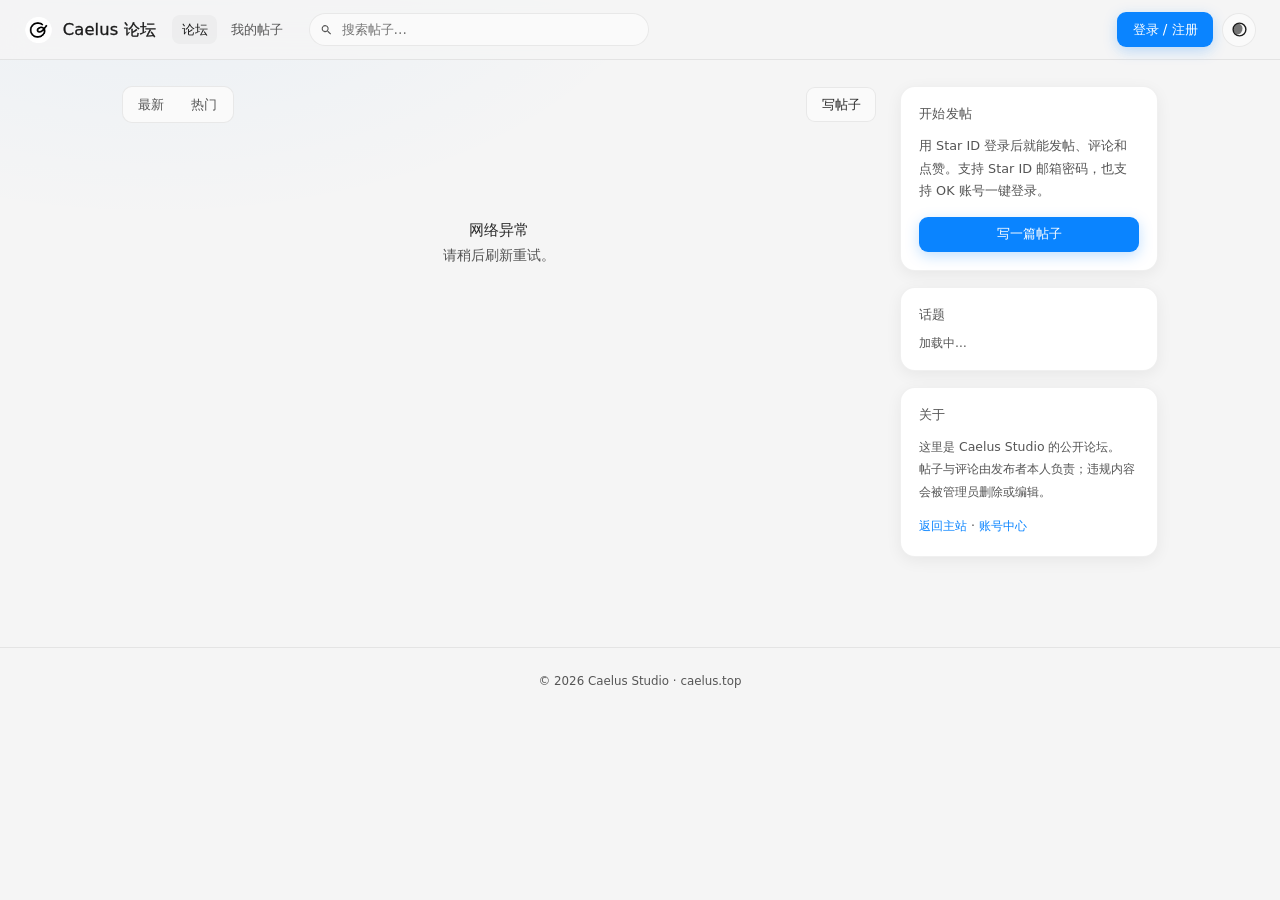
==== index.html @ 3c16816c "蓝 V 挪到昵称右侧（卡片/顶栏/作者盒/评论四处插入点同步）" ====
<!DOCTYPE html>
<html lang="zh-CN">
<head>
<meta charset="UTF-8">
<meta name="viewport" content="width=device-width, initial-scale=1">
<title>Caelus 论坛</title>
<meta name="description" content="Caelus 论坛 —— 用 Star ID 登录即可发帖、评论和点赞，聊聊设计、作品与灵感。">
<link rel="icon" href="/assets/favicon.png" type="image/png">
<link rel="canonical" href="https://forum.caelus.top/">
<link rel="stylesheet" href="https://www.caelus.top/fonts/opposans40/result.css">
<link rel="stylesheet" href="/assets/forum.css?v=20261004g">
<script>(function(){try{var t=localStorage.getItem('theme')||(window.matchMedia('(prefers-color-scheme: dark)').matches?'dark':'light');document.documentElement.setAttribute('data-theme',t);}catch(e){}})();</script>
</head>
<body>
<div class="wrap">
  <div class="main">
    <div class="toolbar">
      <div class="seg" id="seg">
        <button data-sort="new">最新</button>
        <button data-sort="hot">热门</button>
      </div>
      <span class="grow"></span>
      <span class="count-note" id="countNote"></span>
      <a class="btn btn-ghost" href="/new.html">写帖子</a>
    </div>
    <div class="cat-chips" id="cats"></div>
    <div class="chips" id="chips"></div>
    <div class="post-list" id="list">
      <div class="skel"></div><div class="skel"></div><div class="skel"></div>
    </div>
    <div id="pager" style="margin-top:20px"></div>
  </div>

  <aside class="side">
    <div class="card" id="ctaCard">
      <div class="card-title">开始发帖</div>
      <p style="font-size:.8rem;line-height:1.75;color:var(--text-muted);margin:0 0 14px">
        用 Star ID 登录后就能发帖、评论和点赞。支持 Star ID 邮箱密码，也支持 OK 账号一键登录。
      </p>
      <a class="btn btn-primary" href="/new.html" style="width:100%">写一篇帖子</a>
    </div>
    <div class="card">
      <div class="card-title">话题<span id="tagCount" style="font-size:.72rem"></span></div>
      <div class="tag-list" id="sideTags"><span class="helper">加载中…</span></div>
    </div>
    <div class="card">
      <div class="card-title">关于</div>
      <p style="font-size:.78rem;line-height:1.8;color:var(--text-muted);margin:0">
        这里是 Caelus Studio 的公开论坛。<br>
        帖子与评论由发布者本人负责；违规内容会被管理员删除或编辑。
      </p>
      <p style="font-size:.78rem;line-height:1.8;color:var(--text-muted);margin:12px 0 0">
        <a href="https://www.caelus.top/" style="color:var(--accent)">返回主站</a> ·
        <a href="https://www.caelus.top/account/" style="color:var(--accent)">账号中心</a>
      </p>
    </div>
  </aside>
</div>

<footer class="foot">
  © 2026 Caelus Studio · <a href="https://www.caelus.top/">caelus.top</a>
</footer>

<script src="/assets/forum.js?v=20261004g"></script>
<script>
(function () {
  var sp = new URLSearchParams(location.search);
  var view = {
    sort: sp.get('sort') === 'hot' ? 'hot' : 'new',
    cat: sp.get('cat') || '',
    tag: sp.get('tag') || '',
    q: sp.get('q') || '',
    page: Math.max(1, parseInt(sp.get('page') || '1', 10) || 1)
  };
  var listEl = Forum.q('#list');
  var meta = { total: 0, size: 20 };

  function url(o) {
    var p = new URLSearchParams();
    if (o.sort === 'hot') p.set('sort', 'hot');
    if (o.cat) p.set('cat', o.cat);
    if (o.tag) p.set('tag', o.tag);
    if (o.q) p.set('q', o.q);
    if (o.page > 1) p.set('page', o.page);
    var s = p.toString();
    return '/' + (s ? '?' + s : '');
  }

  function renderSeg() {
    [].forEach.call(document.querySelectorAll('#seg button'), function (b) {
      b.className = b.getAttribute('data-sort') === view.sort ? 'on' : '';
      b.onclick = function () { view.page = 1; go(); };
    });
  }

  function renderCats(cats) {
    var box = Forum.q('#cats');
    if (!box) return;
    var total = (cats || []).reduce(function (n, c) { return n + c.count; }, 0);
    var html = '<span class="row-label">分类</span><button class="cat-chip' + (view.cat ? '' : ' on') + '" data-cat="">全部 <em>' + total + '</em></button>';
    (cats || []).forEach(function (c) {
      html += '<button class="cat-chip' + (view.cat === c.name ? ' on' : '') + '" data-cat="' + Forum.esc(c.name) + '">' +
        Forum.esc(c.name) + ' <em>' + c.count + '</em></button>';
    });
    box.innerHTML = html;
    [].forEach.call(box.querySelectorAll('.cat-chip'), function (b) {
      b.onclick = function () {
        var v = b.getAttribute('data-cat');
        view.cat = view.cat === v ? '' : v;
        view.page = 1; go();
      };
    });
  }

  function renderChips(tags) {
    var html = '<span class="row-label">话题</span><button class="chip' + (view.tag ? '' : ' on') + '" data-tag="">全部</button>';
    tags.slice(0, 14).forEach(function (t) {
      html += '<button class="chip' + (view.tag === t.name ? ' on' : '') + '" data-tag="' + Forum.esc(t.name) + '">#' + Forum.esc(t.name) + ' <em style="font-style:normal;opacity:.55">' + t.count + '</em></button>';
    });
    var box = Forum.q('#chips');
    box.innerHTML = html;
    [].forEach.call(box.querySelectorAll('.chip'), function (c) {
      c.onclick = function () { view.tag = c.getAttribute('data-tag'); view.page = 1; go(); };
    });
    var side = Forum.q('#sideTags');
    if (!tags.length) { side.innerHTML = '<span class="helper">还没有话题</span>'; }
    else {
      side.innerHTML = tags.slice(0, 18).map(function (t) {
        return '<span class="tag" data-tag="' + Forum.esc(t.name) + '">#' + Forum.esc(t.name) + '<em>' + t.count + '</em></span>';
      }).join('');
      [].forEach.call(side.querySelectorAll('.tag'), function (el) {
        el.onclick = function () { view.tag = el.getAttribute('data-tag'); view.page = 1; go(); };
      });
    }
    var tc = Forum.q('#tagCount');
    if (tc) tc.textContent = tags.length ? tags.length + ' 个' : '';
  }

  function card(p) {
    var kw = view.q;
    var m = p.matchIn || [];
    var from = [];
    if (kw) {
      if (m.indexOf('comment') >= 0) from.push('评论');
      if (m.indexOf('tag') >= 0) from.push('标签');
    }
    var onlyFrom = from.length && m.indexOf('title') < 0 && m.indexOf('body') < 0;
    return '<a class="post-card" href="/post.html?id=' + encodeURIComponent(p.id) + '">' +
      '<div class="pc-head">' +
        '<div class="who">' + Forum.avatarHtml(p) + '<b>' + Forum.hl(p.author, kw) + '</b>' + Forum.vBadge(p) +
          (p.starId ? '<span class="sid">' + Forum.hl(p.starId, kw) + '</span>' : '') + '</div>' +
        '<span class="pc-time">' + Forum.timeAgo(p.createdAt) + '</span>' +
      '</div>' +
      '<h3 class="pc-title">' + (p.category ? '<span class="cat-badge">' + Forum.esc(p.category) + '</span>' : '') +
        Forum.hl(p.title, kw) + '</h3>' +
      (p.excerpt ? '<p class="pc-excerpt">' + Forum.hl(p.excerpt, kw) + '</p>' : '') +
      (onlyFrom ? '<div class="match-note">命中' + from.join(' / ') +
        (p.matchText ? '：' + Forum.hl(p.matchText, kw) : '') + '</div>' : '') +
      '<div class="pc-foot">' +
        '<div class="tags">' + Forum.tagsHtml(p.tags) + '</div>' +
        '<div class="pc-stats">' +
          '<i class="' + (p.liked ? 'liked' : '') + '"><svg viewBox="0 0 24 24"><path d="M12 21s-7.5-4.6-9.3-8.5C1.2 9.2 3 5.9 6.3 5.3c2-.4 4 .5 5.7 2.6 1.7-2.1 3.7-3 5.7-2.6 3.3.6 5.1 3.9 3.6 7.2C19.5 16.4 12 21 12 21z"/></svg>' + p.likes + '</i>' +
          '<i>' + p.comments + ' 条评论</i>' +
          '<i>' + (p.views || 0) + ' 次阅读</i>' +
        '</div>' +
      '</div>' +
    '</a>';
  }

  function render(d) {
    meta.total = d.total; meta.size = d.size;
    renderSeg();
    renderCats(d.cats || []);
    renderChips(d.tags || []);
    var note = Forum.q('#countNote');
    var bits = [];
    if (view.q) bits.push('搜索「' + view.q + '」');
    if (view.cat) bits.push('分类：' + view.cat);
    if (view.tag) bits.push('#' + view.tag);
    bits.push('共 ' + d.total + ' 篇');
    note.textContent = bits.join(' · ');

    if (!d.posts.length) {
      listEl.innerHTML = '<div class="empty"><b>这里还没有帖子</b>' +
        (view.q || view.tag ? '换个关键词或话题看看，也可以直接发一篇。' : '来做第一个发帖的人吧。') + '</div>';
    } else {
      listEl.innerHTML = d.posts.map(card).join('');
    }

    var pages = Math.max(1, Math.ceil(d.total / d.size));
    var pager = Forum.q('#pager');
    if (pages <= 1) { pager.innerHTML = ''; return; }
    pager.innerHTML =
      '<div style="display:flex;align-items:center;gap:12px;justify-content:center">' +
        (view.page > 1 ? '<a class="btn btn-ghost" href="' + url({ sort: view.sort, cat: view.cat, tag: view.tag, q: view.q, page: view.page - 1 }) + '">上一页</a>' : '') +
        '<span class="count-note">第 ' + view.page + ' / ' + pages + ' 页</span>' +
        (view.page < pages ? '<a class="btn btn-ghost" href="' + url({ sort: view.sort, cat: view.cat, tag: view.tag, q: view.q, page: view.page + 1 }) + '">下一页</a>' : '') +
      '</div>';
  }

  function go() {
    history.replaceState(null, '', url(view));
    listEl.innerHTML = '<div class="skel"></div><div class="skel"></div><div class="skel"></div>';
    var p = new URLSearchParams();
    p.set('sort', view.sort);
    if (view.cat) p.set('cat', view.cat);
    if (view.tag) p.set('tag', view.tag);
    if (view.q) p.set('q', view.q);
    p.set('page', String(view.page));
    if (Forum.token()) p.set('token', Forum.token());
    Forum.api('/api/forum/list?' + p.toString()).then(function (d) {
      if (!d || !d.ok) { listEl.innerHTML = '<div class="empty"><b>加载失败</b>请刷新页面重试。</div>'; return; }
      render(d);
    }).catch(function () {
      listEl.innerHTML = '<div class="empty"><b>网络异常</b>请稍后刷新重试。</div>';
    });
  }

  Forum.init({
    active: view.sort === 'hot' && !view.tag && !view.q ? 'hot' : 'index',
    onReady: function () {
      document.title = (view.tag ? '#' + view.tag + ' · ' : '') + 'Caelus 论坛';
      go();
    },
    onLogin: function () { go(); }
  });
})();
</script>
</body>
</html>
---- assets/forum.css ----
/* Caelus 论坛 —— 主题变量沿用主站 theme.css，保证全站观感一致 */
:root {
  --bg-primary: #0b0b0b;
  --bg-secondary: #0b0b0b;
  --bg-card: #111;
  --bg-elevated: #171717;
  --text-primary: #f0f0f0;
  --text-secondary: #d0d0d0;
  --text-muted: #888;
  --border-color: rgba(255,255,255,0.06);
  --border-card: rgba(255,255,255,0.06);
  --shadow-card: 0 4px 16px rgba(0,0,0,0.3);
  --shadow-pop: 0 18px 50px rgba(0,0,0,0.55);
  --tag-bg: #0a1e33;
  --tag-color: #7db8e8;
  --tag-border: rgba(80,160,220,0.15);
  --accent: #0a84ff;
  --accent-soft: rgba(10,132,255,0.13);
  --accent-line: rgba(10,132,255,0.35);
  --danger: #ff6b6b;
  --card-hover-border: rgba(255,255,255,0.13);
  --input-bg: rgba(255,255,255,0.035);
  --hover-bg: rgba(255,255,255,0.045);
  --avatar-bg: #232323;
  --glow: rgba(10,132,255,0.07);
}
[data-theme="light"] {
  --bg-primary: #f5f5f5;
  --bg-secondary: #ffffff;
  --bg-card: #ffffff;
  --bg-elevated: #ffffff;
  --text-primary: #1a1a1a;
  --text-secondary: #2a2a2a;
  --text-muted: #555;
  --border-color: rgba(0,0,0,0.07);
  --border-card: rgba(0,0,0,0.06);
  --shadow-card: 0 4px 16px rgba(0,0,0,0.06);
  --shadow-pop: 0 18px 50px rgba(0,0,0,0.16);
  --tag-bg: #e6f0ff;
  --tag-color: #0a4a7a;
  --tag-border: rgba(30,120,200,0.15);
  --accent: #0a84ff;
  --accent-soft: rgba(10,132,255,0.1);
  --accent-line: rgba(10,132,255,0.3);
  --danger: #d93636;
  --card-hover-border: rgba(0,0,0,0.13);
  --input-bg: #fafafa;
  --hover-bg: rgba(0,0,0,0.03);
  --avatar-bg: #e8e8e8;
  --glow: rgba(10,132,255,0.05);
}

* { box-sizing: border-box; }
html, body { margin: 0; padding: 0; }
body {
  background: var(--bg-primary);
  color: var(--text-primary);
  font-family: 'OPPO Sans 4.0', 'PingFang SC', 'Microsoft YaHei', system-ui, sans-serif;
  font-weight: 400;
  -webkit-font-smoothing: antialiased;
  min-height: 100vh;
  background-image: radial-gradient(760px 420px at 12% -8%, var(--glow), transparent 70%);
  background-attachment: fixed;
}
h1, h2, h3, h4 { font-weight: 500; -webkit-text-stroke: .3px currentColor; margin: 0; }
a { color: inherit; text-decoration: none; }
button { font-family: inherit; }
input, textarea, select { font-family: inherit; }
::selection { background: var(--accent-soft); }

::-webkit-scrollbar { width: 8px; height: 8px; }
::-webkit-scrollbar-track { background: transparent; }
::-webkit-scrollbar-thumb { background: rgba(255,255,255,0.22); border-radius: 4px; }
[data-theme="light"] ::-webkit-scrollbar-thumb { background: rgba(0,0,0,0.2); }

/* ===== 顶栏 ===== */
.topbar {
  position: sticky; top: 0; z-index: 60;
  display: flex; align-items: center; gap: 16px;
  padding: 12px 24px;
  border-bottom: 1px solid var(--border-color);
  background: rgba(11,11,11,0.82);
  backdrop-filter: blur(14px); -webkit-backdrop-filter: blur(14px);
}
[data-theme="light"] .topbar { background: rgba(245,245,245,0.85); }
.tb-brand { display: flex; align-items: center; gap: 10px; flex: none; }
.tb-brand img { height: 26px; width: auto; }
.tb-brand b { font-size: 1.02rem; font-weight: 500; letter-spacing: .01em; -webkit-text-stroke: .3px currentColor; }
.tb-brand span { font-size: .72rem; color: var(--text-muted); }
.tb-nav { display: flex; align-items: center; gap: 4px; flex: none; }
.tb-nav a {
  font-size: .84rem; color: var(--text-muted); padding: .34rem .6rem; border-radius: 8px;
  transition: color .2s, background .2s;
}
.tb-nav a:hover { color: var(--text-primary); background: var(--hover-bg); }
.tb-nav a.on { color: var(--text-primary); background: var(--hover-bg); }
.tb-search { flex: 1 1 auto; max-width: 340px; position: relative; }
.tb-search input {
  width: 100%; padding: .5rem .8rem .5rem 2rem; border-radius: 999px;
  border: 1px solid var(--border-color); background: var(--input-bg); color: var(--text-primary);
  font-size: .84rem; outline: none; transition: border-color .2s, background .2s;
}
.tb-search input:focus { border-color: var(--accent-line); background: var(--bg-card); }
.tb-search svg { position: absolute; left: 11px; top: 50%; transform: translateY(-50%); width: 13px; height: 13px; fill: var(--text-muted); }
.tb-right { display: flex; align-items: center; gap: 9px; flex: none; margin-left: auto; }

.btn {
  display: inline-flex; align-items: center; justify-content: center; gap: 6px;
  padding: .48rem .9rem; border-radius: 9px; border: 1px solid transparent;
  font-size: .84rem; background: transparent; color: var(--text-primary);
  cursor: pointer; transition: all .2s; white-space: nowrap;
}
.btn-primary { background: var(--accent); color: #fff; box-shadow: 0 4px 14px rgba(10,132,255,0.25); }
.btn-primary:hover { filter: brightness(1.08); transform: translateY(-1px); }
.btn-ghost { border-color: var(--border-color); background: var(--input-bg); color: var(--text-secondary); }
.btn-ghost:hover { border-color: var(--card-hover-border); color: var(--text-primary); }
.btn:disabled { opacity: .55; cursor: default; transform: none; }

.theme-toggle {
  width: 34px; height: 34px; border-radius: 50%; flex: none;
  display: flex; align-items: center; justify-content: center;
  background: var(--input-bg); border: 1px solid var(--border-color);
  color: var(--text-primary); cursor: pointer; transition: all .25s;
}
.theme-toggle:hover { transform: scale(1.07); }
.theme-toggle svg { width: 17px; height: 17px; fill: currentColor; transition: transform .4s cubic-bezier(.34,1.56,.64,1); }
.theme-toggle:hover svg { transform: rotate(30deg); }

.me-chip { display: flex; align-items: center; gap: 8px; padding: 3px 9px 3px 3px; border-radius: 999px; border: 1px solid var(--border-color); background: var(--input-bg); cursor: pointer; }
.me-chip:hover { border-color: var(--card-hover-border); }
.me-chip b { font-size: .8rem; font-weight: 400; max-width: 96px; overflow: hidden; text-overflow: ellipsis; white-space: nowrap; }

/* ===== 布局 ===== */
.wrap {
  max-width: 1080px; margin: 0 auto; padding: 26px 22px 90px;
  display: grid; grid-template-columns: minmax(0,1fr) 258px; gap: 24px; align-items: start;
}
.main { min-width: 0; }
.side { display: flex; flex-direction: column; gap: 16px; position: sticky; top: 74px; }

.card {
  background: var(--bg-card); border: 1px solid var(--border-card); border-radius: 15px;
  box-shadow: var(--shadow-card); padding: 18px;
}
.card-title {
  display: flex; align-items: center; justify-content: space-between;
  font-size: .82rem; color: var(--text-muted); margin-bottom: 12px; letter-spacing: .02em;
}

/* ===== 工具栏 ===== */
.toolbar { display: flex; align-items: center; gap: 10px; margin-bottom: 16px; flex-wrap: wrap; }
.seg { display: flex; gap: 2px; padding: 3px; border-radius: 10px; background: var(--input-bg); border: 1px solid var(--border-color); }
.seg button {
  border: 0; background: transparent; color: var(--text-muted); font-size: .82rem;
  padding: .34rem .78rem; border-radius: 7px; cursor: pointer; transition: all .2s;
}
.seg button.on { background: var(--bg-card); color: var(--text-primary); box-shadow: 0 2px 8px rgba(0,0,0,0.18); }
.toolbar .grow { flex: 1 1 auto; }
.count-note { font-size: .78rem; color: var(--text-muted); }

/* ===== 帖子列表 ===== */
.post-list { display: flex; flex-direction: column; gap: 12px; }
.post-card {
  display: block; background: var(--bg-card); border: 1px solid var(--border-card);
  border-radius: 15px; padding: 17px 18px; box-shadow: var(--shadow-card);
  transition: border-color .2s, transform .2s, box-shadow .2s;
}
.post-card:hover { border-color: var(--card-hover-border); transform: translateY(-1px); box-shadow: 0 10px 26px rgba(0,0,0,0.22); }
[data-theme="light"] .post-card:hover { box-shadow: 0 10px 26px rgba(0,0,0,0.09); }
.pc-head { display: flex; align-items: center; gap: 9px; margin-bottom: 10px; }
.pc-head .pc-time { font-size: .74rem; color: var(--text-muted); margin-left: auto; flex: none; }
.pc-title { font-size: 1.02rem; line-height: 1.45; margin-bottom: 7px; }
.post-card:hover .pc-title { color: var(--accent); }
.pc-excerpt {
  font-size: .84rem; line-height: 1.68; color: var(--text-secondary);
  display: -webkit-box; -webkit-line-clamp: 2; -webkit-box-orient: vertical; overflow: hidden;
  margin-bottom: 12px;
}
.pc-foot { display: flex; align-items: center; gap: 8px; flex-wrap: wrap; }
.pc-stats { margin-left: auto; display: flex; align-items: center; gap: 14px; font-size: .78rem; color: var(--text-muted); flex: none; }
mark.hl {
  background: var(--accent-soft); color: inherit;
  border-radius: 3px; padding: 0 1px;
}
.match-note {
  font-size: .76rem; line-height: 1.6; color: var(--text-muted);
  margin: -4px 0 12px; padding-left: 8px; border-left: 2px solid var(--border-color);
  display: -webkit-box; -webkit-line-clamp: 2; -webkit-box-orient: vertical; overflow: hidden;
}
.match-note mark.hl { color: var(--text-secondary); }
.pc-stats i { display: inline-flex; align-items: center; gap: 5px; font-style: normal; }
.pc-stats svg { width: 13px; height: 13px; fill: currentColor; opacity: .8; }
.pc-stats .liked { color: var(--accent); }
.pc-stats .liked svg { opacity: 1; }

/* ===== 标签 ===== */
.tags { display: flex; gap: 6px; flex-wrap: wrap; }
.tag {
  font-size: .72rem; padding: .2rem .55rem; border-radius: 999px;
  background: var(--tag-bg); color: var(--tag-color); border: 1px solid var(--tag-border);
  transition: filter .2s; cursor: pointer;
}
.tag:hover { filter: brightness(1.18); }
.tag.plain { background: var(--input-bg); color: var(--text-muted); border-color: var(--border-color); }
.tag-list { display: flex; flex-wrap: wrap; gap: 7px; }
.tag-list .tag { display: inline-flex; align-items: center; gap: 5px; }
.tag-list .tag em { font-style: normal; opacity: .6; font-size: .68rem; }

/* ===== 头像 ===== */
.av {
  width: 27px; height: 27px; border-radius: 50%; flex: none; object-fit: cover;
  background: var(--avatar-bg); display: inline-flex; align-items: center; justify-content: center;
  font-size: .74rem; color: var(--text-secondary); overflow: hidden;
  border: 1px solid var(--border-color);
}
.av.sm { width: 22px; height: 22px; font-size: .68rem; }
.av.lg { width: 38px; height: 38px; font-size: .92rem; }
/* 认证蓝 V（跟在昵称右侧） */
.vbadge { display: inline-flex; flex: none; width: 15px; height: 15px; vertical-align: middle; margin-left: 4px; }
.vbadge svg { width: 100%; height: 100%; display: block; }
b + .vbadge { margin-left: -4px; margin-right: -4px; }
.who { display: flex; align-items: center; gap: 8px; min-width: 0; }
.who b { font-weight: 400; font-size: .82rem; white-space: nowrap; }
.who .sid { font-size: .7rem; color: var(--text-muted); font-family: ui-monospace, SFMono-Regular, Menlo, monospace; }

/* ===== 主题标签条 ===== */
/* ===== 行标签（分类 / 话题，避免两行混淆） ===== */
.row-label {
  flex: none; align-self: center; font-size: .72rem; color: var(--text-muted);
  padding: .3rem .15rem .3rem 0; letter-spacing: .08em; user-select: none;
}
.chips { display: flex; gap: 8px; flex-wrap: wrap; margin-bottom: 16px; }
.chip {
  font-size: .78rem; padding: .3rem .7rem; border-radius: 999px; cursor: pointer;
  border: 1px solid var(--border-color); background: var(--input-bg); color: var(--text-muted);
  transition: all .2s;
}
.chip:hover { color: var(--text-primary); border-color: var(--card-hover-border); }
.chip.on { background: var(--accent-soft); border-color: var(--accent-line); color: var(--accent); }

/* ===== 帖子详情 ===== */
.post-full { padding: 24px 24px 20px; }
.post-full h1 { font-size: 1.42rem; line-height: 1.42; margin-bottom: 14px; }
.post-full .pc-head { margin-bottom: 0; }
.post-body {
  font-size: .94rem; line-height: 1.85; color: var(--text-secondary);
  white-space: pre-wrap; word-break: break-word; margin: 18px 0 4px;
}
.post-body a { color: var(--accent); text-decoration: underline; text-underline-offset: 3px; }
.content-bar {
  display: flex; align-items: center; gap: 10px; margin-top: 20px; padding-top: 16px;
  border-top: 1px solid var(--border-color);
}
.like-btn {
  display: inline-flex; align-items: center; gap: 6px; padding: .42rem .85rem; border-radius: 999px;
  border: 1px solid var(--border-color); background: var(--input-bg); color: var(--text-secondary);
  font-size: .82rem; cursor: pointer; transition: all .2s;
}
.like-btn:hover { border-color: var(--accent-line); color: var(--accent); }
.like-btn.on { background: var(--accent-soft); border-color: var(--accent-line); color: var(--accent); }
.like-btn svg { width: 14px; height: 14px; fill: currentColor; }

/* ===== 评论 ===== */
.cmt { display: flex; gap: 11px; padding: 15px 0; border-top: 1px solid var(--border-color); }
.cmt:first-child { border-top: 0; }
.cmt-main { flex: 1 1 auto; min-width: 0; }
.cmt-body { font-size: .86rem; line-height: 1.75; color: var(--text-secondary); white-space: pre-wrap; word-break: break-word; margin: 6px 0 0; }
.cmt-foot { display: flex; align-items: center; gap: 14px; margin-top: 7px; font-size: .74rem; color: var(--text-muted); }
.cmt-foot button { border: 0; background: transparent; color: inherit; cursor: pointer; font-size: .74rem; padding: 0; display: inline-flex; align-items: center; gap: 4px; }
.cmt-foot button:hover { color: var(--accent); }
.cmt-foot .on { color: var(--accent); }
.cmt-foot svg { width: 12px; height: 12px; fill: currentColor; }
.reply-ref { font-size: .74rem; color: var(--text-muted); margin-top: 4px; }
.reply-ref b { color: var(--accent); font-weight: 400; }

/* ===== 编辑器 ===== */
.editor { padding: 18px; }
.editor input[type="text"], .editor textarea, .field input, .field textarea {
  width: 100%; border: 1px solid var(--border-color); border-radius: 11px;
  background: var(--input-bg); color: var(--text-primary); padding: .62rem .8rem;
  font-size: .88rem; outline: none; transition: border-color .2s, background .2s;
}
.editor input[type="text"]:focus, .editor textarea:focus, .field input:focus, .field textarea:focus {
  border-color: var(--accent-line); background: var(--bg-card);
}
.editor textarea { min-height: 230px; resize: vertical; line-height: 1.7; }
.editor input.title-in { font-size: 1.02rem; font-weight: 500; -webkit-text-stroke: .3px currentColor; }
.ed-field { margin-bottom: 12px; }
.ed-label { font-size: .78rem; color: var(--text-muted); margin-bottom: 7px; }
.ed-foot { display: flex; align-items: center; gap: 12px; margin-top: 14px; flex-wrap: wrap; }
.helper { font-size: .74rem; color: var(--text-muted); }

/* ===== 空态 / 加载 ===== */
.empty { text-align: center; padding: 56px 20px; color: var(--text-muted); font-size: .86rem; }
.empty b { display: block; font-size: .95rem; color: var(--text-secondary); font-weight: 400; margin-bottom: 6px; }
.skel { height: 96px; border-radius: 15px; border: 1px solid var(--border-card); background: var(--bg-card); opacity: .55; animation: pulse 1.4s infinite ease-in-out; }
@keyframes pulse { 0%,100% { opacity: .45 } 50% { opacity: .8 } }

/* ===== 弹窗 ===== */
.modal {
  position: fixed; inset: 0; z-index: 200; display: flex; align-items: center; justify-content: center;
  background: rgba(0,0,0,0.6); backdrop-filter: blur(4px); padding: 20px;
}
.modal[hidden] { display: none; }
.modal-box {
  width: 100%; max-width: 400px; background: var(--bg-elevated); border: 1px solid var(--border-color);
  border-radius: 18px; padding: 24px; box-shadow: var(--shadow-pop);
}
.modal-box h3 { font-size: 1.02rem; margin-bottom: 6px; }
.modal-box .sub { font-size: .78rem; color: var(--text-muted); line-height: 1.6; margin-bottom: 18px; }
.field { margin-bottom: 12px; }
.field label { display: block; font-size: .78rem; color: var(--text-muted); margin-bottom: 5px; }
.ok-btn {
  width: 100%; display: flex; align-items: center; justify-content: center; gap: 9px;
  padding: .62rem; border-radius: 11px; border: 1px solid var(--border-color);
  background: var(--input-bg); color: var(--text-primary); font-size: .86rem;
  cursor: pointer; transition: all .2s; margin-top: 4px;
}
.ok-btn:hover { border-color: var(--accent-line); }
.ok-btn img { height: 17px; width: auto; border-radius: 4px; }
.divider { display: flex; align-items: center; gap: 10px; margin: 16px 0 12px; color: var(--text-muted); font-size: .72rem; }
.divider::before, .divider::after { content: ''; flex: 1 1 auto; height: 1px; background: var(--border-color); }
.msg { font-size: .78rem; line-height: 1.6; margin: 10px 0 0; min-height: 1.2em; }
.msg.err { color: var(--danger); }
.msg.ok { color: #3fbf7f; }
.link-btn { border: 0; background: transparent; color: var(--accent); font-size: .78rem; cursor: pointer; padding: 0; }
.link-btn:hover { text-decoration: underline; }

/* ===== 页脚 ===== */
.foot {
  border-top: 1px solid var(--border-color); padding: 22px 24px 30px;
  text-align: center; font-size: .74rem; color: var(--text-muted); line-height: 1.9;
}
.foot a:hover { color: var(--text-secondary); }

/* ===== 响应式 ===== */
@media (max-width: 900px) {
  .wrap { grid-template-columns: 1fr; gap: 18px; padding: 18px 15px 70px; }
  .side { position: static; }
  .tb-nav { display: none; }
  .tb-search { max-width: none; }
  .post-full { padding: 20px 17px 16px; }
  .post-full h1 { font-size: 1.24rem; }
}
@media (max-width: 620px) {
  .topbar { padding: 10px 14px; gap: 10px; }
  .tb-search { order: 3; flex-basis: 100%; max-width: none; }
  .topbar { flex-wrap: wrap; }
  .me-chip b { display: none; }
  .pc-time { font-size: .7rem; }
  .md-bar { flex-wrap: wrap; }
}

/* ===== 自定义圆形光标（与主站一致） ===== */
html, body { cursor: none; }
a, button, .post-card, .chip, .tag, .me-chip, .theme-toggle, .card-title { cursor: none !important; }
input, textarea, select, [contenteditable="true"] { cursor: auto !important; }
.custom-cursor {
  position: fixed; top: 0; left: 0; width: 20px; height: 20px;
  border-radius: 50%; background: rgba(255,255,255,0.15);
  backdrop-filter: blur(6px); -webkit-backdrop-filter: blur(6px);
  border: 1px solid rgba(255,255,255,0.3); box-shadow: 0 0 20px rgba(255,255,255,0.05);
  pointer-events: none; z-index: 9999; transform: translate(-50%,-50%);
  transition: width .2s, height .2s, background .2s, border-color .2s, opacity .2s;
  opacity: 0; will-change: transform;
}
.custom-cursor.on { opacity: 1; }
[data-theme="light"] .custom-cursor {
  background: rgba(0,0,0,0.06); border-color: rgba(0,0,0,0.15); box-shadow: 0 0 20px rgba(0,0,0,0.03);
}
.custom-cursor.clicked { width: 8px; height: 8px; background: rgba(255,255,255,0.3); border-color: rgba(255,255,255,0.6); }
[data-theme="light"] .custom-cursor.clicked { background: rgba(0,0,0,0.15); border-color: rgba(0,0,0,0.3); }
.custom-cursor.hover { width: 28px; height: 28px; background: rgba(255,255,255,0.08); border-color: rgba(255,255,255,0.15); }
[data-theme="light"] .custom-cursor.hover { background: rgba(0,0,0,0.04); border-color: rgba(0,0,0,0.08); }
/* 按下优先于悬停：否则点链接时被 .hover 覆盖，看不出按下反馈 */
.custom-cursor.hover.clicked { width: 8px; height: 8px; }
.custom-cursor.over-text { opacity: 0; }
@media (pointer: coarse) {
  .custom-cursor { display: none !important; }
  html, body, a, button { cursor: auto !important; }
}

/* ===== 帖子分类 ===== */
.cat-chips { display: flex; gap: 7px; flex-wrap: wrap; margin-bottom: 9px; }
.cat-chip {
  border: 1px solid var(--border-color); background: var(--input-bg); color: var(--text-secondary);
  border-radius: 999px; padding: .28rem .74rem; font-size: .8rem; cursor: pointer;
  transition: all .2s; font-family: inherit;
}
.cat-chip:hover { border-color: var(--card-hover-border); color: var(--text-primary); }
.cat-chip.on { background: var(--accent-soft); border-color: var(--accent-line); color: var(--accent); }
.cat-chip em { font-style: normal; opacity: .55; margin-left: 4px; font-size: .72rem; }
.cat-badge {
  display: inline-flex; align-items: center; padding: 1px 8px; border-radius: 6px;
  font-size: .72rem; line-height: 1.7; background: var(--accent-soft); color: var(--accent);
  border: 1px solid var(--accent-line); white-space: nowrap; flex: none;
}
.cat-picker { display: flex; gap: 7px; flex-wrap: wrap; }
.cat-picker button {
  border: 1px solid var(--border-color); background: var(--input-bg); color: var(--text-secondary);
  border-radius: 999px; padding: .32rem .82rem; font-size: .82rem; cursor: pointer;
  transition: all .2s; font-family: inherit;
}
.cat-picker button:hover { border-color: var(--card-hover-border); color: var(--text-primary); }
.cat-picker button.on { background: var(--accent-soft); border-color: var(--accent-line); color: var(--accent); }

/* ===== Markdown 渲染（帖子正文 / 评论） ===== */
.post-body, .cmt-body { white-space: normal; }
.post-body > *:first-child, .cmt-body > *:first-child { margin-top: 0; }
.post-body > *:last-child, .cmt-body > *:last-child { margin-bottom: 0; }
.post-body p, .cmt-body p { margin: 0 0 .8em; }
.post-body p:last-child, .cmt-body p:last-child { margin-bottom: 0; }
.md-h {
  font-weight: 500; -webkit-text-stroke: .3px currentColor; line-height: 1.45;
  color: var(--text-primary); margin: 1.3em 0 .5em;
}
.md-h1 { font-size: 1.3rem; }
.md-h2 { font-size: 1.15rem; }
.md-h3 { font-size: 1.03rem; }
.md-h4, .md-h5, .md-h6 { font-size: .95rem; }
.md-quote {
  margin: .9em 0; padding: .55em .9em; border-left: 2px solid var(--accent-line);
  background: var(--input-bg); border-radius: 0 9px 9px 0; color: var(--text-muted);
}
.md-list { margin: .8em 0; padding-left: 1.4em; }
.md-list li { margin: .26em 0; }
.md-hr { border: 0; border-top: 1px solid var(--border-color); margin: 1.5em 0; }
.md-icode {
  font-family: ui-monospace, SFMono-Regular, Menlo, monospace; font-size: .86em;
  padding: .12em .38em; border-radius: 5px; background: var(--input-bg);
  border: 1px solid var(--border-color);
}
.md-pre {
  margin: .9em 0; padding: .8em 1em; border-radius: 11px; overflow-x: auto;
  background: var(--input-bg); border: 1px solid var(--border-color);
}
.md-pre code {
  font-family: ui-monospace, SFMono-Regular, Menlo, monospace; font-size: .82rem;
  line-height: 1.65; color: var(--text-secondary); white-space: pre;
}
.md-a { color: var(--accent); text-decoration: underline; text-underline-offset: 3px; }
.md-img { display: block; max-width: 100%; border-radius: 10px; margin: .7em 0; }
.md-table-wrap { overflow-x: auto; margin: .9em 0; }
.md-table { border-collapse: collapse; width: 100%; font-size: .85rem; }
.md-table th, .md-table td { border: 1px solid var(--border-color); padding: .42em .72em; text-align: left; }
.md-table th { background: var(--input-bg); color: var(--text-primary); font-weight: 500; }
.md-empty { font-size: .82rem; color: var(--text-muted); margin: 0; }

/* ===== Markdown 编辑器：编辑 / 预览 + 工具栏 ===== */
.md-bar { display: flex; align-items: center; gap: 10px; margin-bottom: 8px; }
.md-tabs {
  display: inline-flex; padding: 2px; border-radius: 9px;
  background: var(--input-bg); border: 1px solid var(--border-color);
}
.md-tabs button {
  border: 0; background: transparent; color: var(--text-muted); cursor: pointer;
  font-family: inherit; font-size: .78rem; padding: .26rem .78rem; border-radius: 7px;
  transition: all .18s;
}
.md-tabs button.on { background: var(--bg-card); color: var(--accent); }
.md-tools { display: flex; gap: 2px; flex-wrap: wrap; }
.md-tools button {
  width: 28px; height: 28px; display: inline-flex; align-items: center; justify-content: center;
  border: 1px solid transparent; background: transparent; color: var(--text-muted);
  border-radius: 7px; cursor: pointer; font-family: inherit; font-size: .76rem;
  transition: all .18s;
}
.md-tools button:hover { background: var(--input-bg); border-color: var(--border-color); color: var(--text-primary); }
.md-preview {
  min-height: 230px; padding: .8rem 1rem; border-radius: 11px;
  border: 1px solid var(--border-color); background: var(--bg-card);
  font-size: .9rem; line-height: 1.8; color: var(--text-secondary); overflow-wrap: break-word;
}
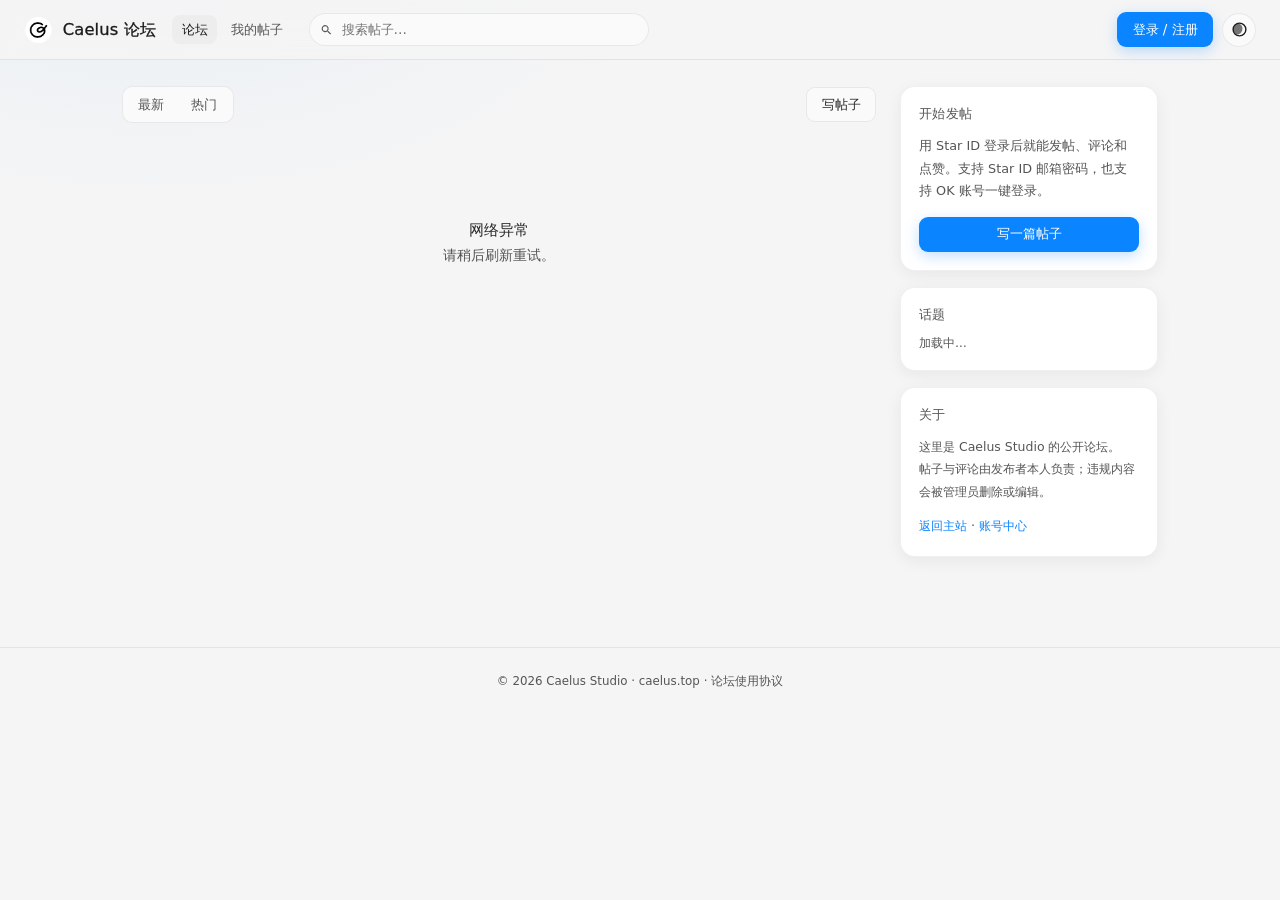
==== commit 502d751c: "论坛使用协议页（rules.html）+ 全站 footer 与发帖提示挂链接" ====
--- a/index.html
+++ b/index.html
@@ -8,7 +8,7 @@
 <link rel="icon" href="/assets/favicon.png" type="image/png">
 <link rel="canonical" href="https://forum.caelus.top/">
 <link rel="stylesheet" href="https://www.caelus.top/fonts/opposans40/result.css">
-<link rel="stylesheet" href="/assets/forum.css?v=20261004g">
+<link rel="stylesheet" href="/assets/forum.css?v=20261004i">
 <script>(function(){try{var t=localStorage.getItem('theme')||(window.matchMedia('(prefers-color-scheme: dark)').matches?'dark':'light');document.documentElement.setAttribute('data-theme',t);}catch(e){}})();</script>
 </head>
 <body>
@@ -58,10 +58,10 @@
 </div>
 
 <footer class="foot">
-  © 2026 Caelus Studio · <a href="https://www.caelus.top/">caelus.top</a>
+  © 2026 Caelus Studio · <a href="https://www.caelus.top/">caelus.top</a> · <a href="/rules.html">论坛使用协议</a>
 </footer>
 
-<script src="/assets/forum.js?v=20261004g"></script>
+<script src="/assets/forum.js?v=20261004i"></script>
 <script>
 (function () {
   var sp = new URLSearchParams(location.search);
--- a/assets/forum.css
+++ b/assets/forum.css
@@ -219,6 +219,11 @@
 .vbadge { display: inline-flex; flex: none; width: 15px; height: 15px; vertical-align: middle; margin-left: 4px; }
 .vbadge svg { width: 100%; height: 100%; display: block; }
 b + .vbadge { margin-left: -4px; margin-right: -4px; }
+/* 关注按钮 */
+.follow-btn { flex: none; margin-left: auto; padding: 4px 14px; border-radius: 999px; border: 1px solid #1d9bf0; background: transparent; color: #1d9bf0; font-size: .74rem; cursor: pointer; }
+.follow-btn:hover { background: rgba(29,155,240,.08); }
+.follow-btn.on { border-color: var(--border-color); color: var(--text-muted); }
+.follow-btn.sm { margin-left: 2px; padding: 1px 9px; font-size: .66rem; }
 .who { display: flex; align-items: center; gap: 8px; min-width: 0; }
 .who b { font-weight: 400; font-size: .82rem; white-space: nowrap; }
 .who .sid { font-size: .7rem; color: var(--text-muted); font-family: ui-monospace, SFMono-Regular, Menlo, monospace; }
@@ -318,6 +323,9 @@
 }
 .ok-btn:hover { border-color: var(--accent-line); }
 .ok-btn img { height: 17px; width: auto; border-radius: 4px; }
+.ok-btn img.gslogo { height: 19px; width: auto; border-radius: 0; }
+.ok-btn img.oklogo { height: 15px; width: auto; border-radius: 0; filter: invert(1) brightness(1.5); }
+[data-theme="light"] .ok-btn img.oklogo { filter: none; }
 .divider { display: flex; align-items: center; gap: 10px; margin: 16px 0 12px; color: var(--text-muted); font-size: .72rem; }
 .divider::before, .divider::after { content: ''; flex: 1 1 auto; height: 1px; background: var(--border-color); }
 .msg { font-size: .78rem; line-height: 1.6; margin: 10px 0 0; min-height: 1.2em; }
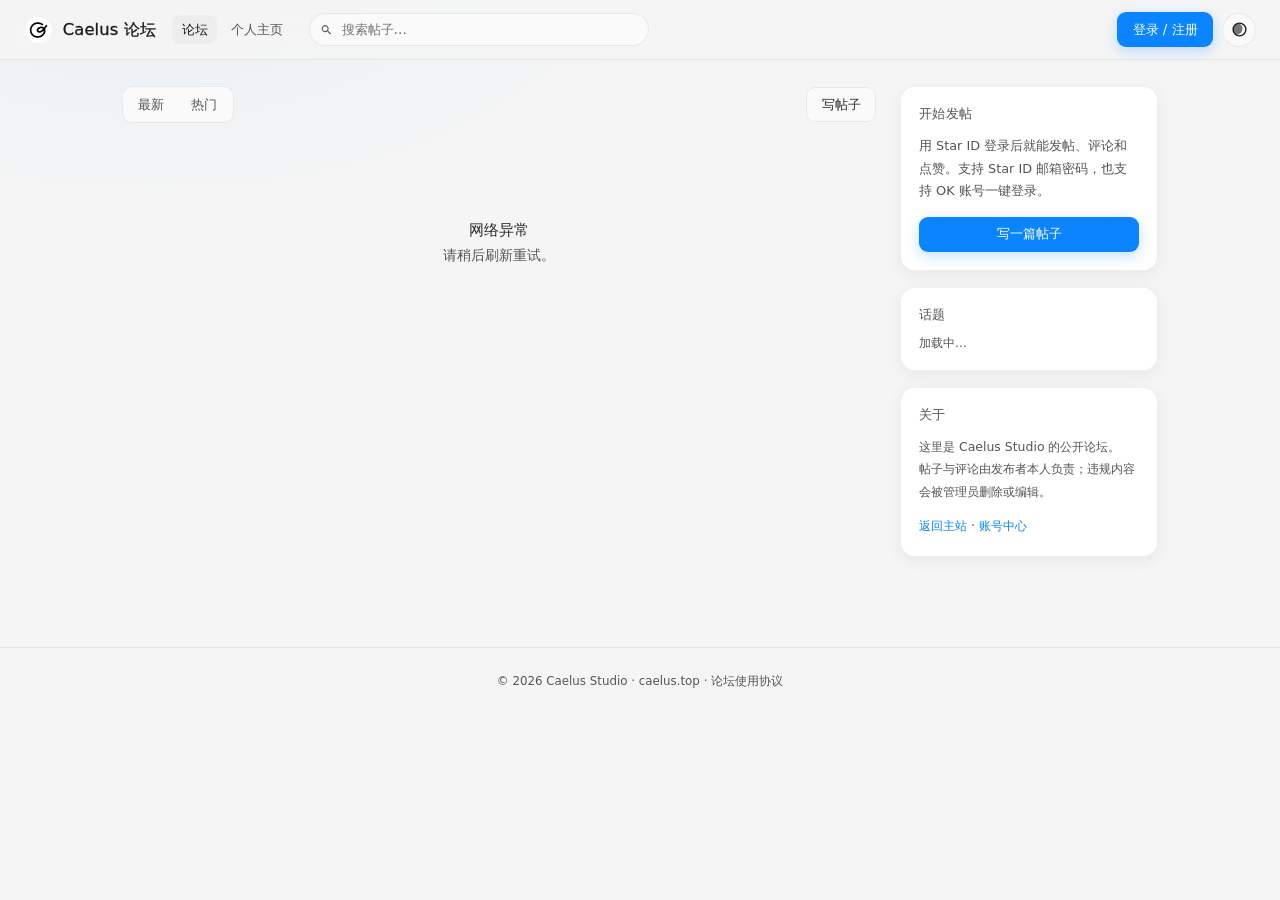
==== commit 0bbf4d6a: "我的帖子改版为个人主页：仿 OK 个人中心 banner（头像/昵称/蓝V/Caelus Studio 认证 pill/邮箱/Star ID/加入天数），下方我的帖子·关注·粉丝三个 tab，去掉侧边" ====
--- a/index.html
+++ b/index.html
@@ -8,7 +8,7 @@
 <link rel="icon" href="/assets/favicon.png" type="image/png">
 <link rel="canonical" href="https://forum.caelus.top/">
 <link rel="stylesheet" href="https://www.caelus.top/fonts/opposans40/result.css">
-<link rel="stylesheet" href="/assets/forum.css?v=20261004i">
+<link rel="stylesheet" href="/assets/forum.css?v=20261005a">
 <script>(function(){try{var t=localStorage.getItem('theme')||(window.matchMedia('(prefers-color-scheme: dark)').matches?'dark':'light');document.documentElement.setAttribute('data-theme',t);}catch(e){}})();</script>
 </head>
 <body>
@@ -61,7 +61,7 @@
   © 2026 Caelus Studio · <a href="https://www.caelus.top/">caelus.top</a> · <a href="/rules.html">论坛使用协议</a>
 </footer>
 
-<script src="/assets/forum.js?v=20261004i"></script>
+<script src="/assets/forum.js?v=20261005a"></script>
 <script>
 (function () {
   var sp = new URLSearchParams(location.search);
--- a/assets/forum.css
+++ b/assets/forum.css
@@ -479,3 +479,55 @@
   border: 1px solid var(--border-color); background: var(--bg-card);
   font-size: .9rem; line-height: 1.8; color: var(--text-secondary); overflow-wrap: break-word;
 }
+
+/* ---------- 个人主页（仿 OK 个人中心） ---------- */
+.wrap.single { grid-template-columns: 1fr; }
+.profile-banner {
+  position: relative; overflow: hidden; border-radius: 16px; margin-bottom: 14px;
+  border: 1px solid rgba(255,255,255,.08);
+  background: linear-gradient(115deg, #0a1c3d 0%, #10346e 48%, #1c5cb4 100%);
+  color: #fff; padding: 26px 26px; display: flex; gap: 20px; align-items: center; min-height: 132px;
+  box-shadow: 0 14px 34px rgba(9, 30, 66, .25);
+}
+.profile-banner::after {
+  content: ''; position: absolute; right: -70px; top: -90px; width: 300px; height: 300px; border-radius: 50%;
+  background: radial-gradient(closest-side, rgba(255,255,255,.14), transparent 70%); pointer-events: none;
+}
+.profile-banner .pf-ava {
+  width: 86px; height: 86px; border-radius: 50%; flex: none; object-fit: cover;
+  border: 3px solid rgba(255,255,255,.9); background: #fff; color: #10346e;
+  display: inline-flex; align-items: center; justify-content: center;
+  font-size: 2rem; font-weight: 500; box-shadow: 0 6px 18px rgba(0,0,0,.25);
+}
+.profile-banner .pf-name { font-size: 1.14rem; font-weight: 500; display: flex; align-items: center; gap: 8px; flex-wrap: wrap; -webkit-text-stroke: .3px currentColor; }
+.profile-banner .pf-name .vbadge { width: 17px; height: 17px; margin-left: 2px; }
+.profile-banner .pf-pill {
+  display: inline-flex; align-items: center; gap: 5px; font-size: .7rem; font-weight: 400; -webkit-text-stroke: 0;
+  padding: 3px 11px; border-radius: 999px; background: rgba(255,255,255,.16); border: 1px solid rgba(255,255,255,.38);
+}
+.profile-banner .pf-pill svg { width: 13px; height: 13px; }
+.profile-banner .pf-meta { margin-top: 7px; font-size: .76rem; color: rgba(255,255,255,.88); display: flex; flex-direction: column; gap: 3px; }
+.profile-banner .pf-meta i { font-style: normal; margin-right: 6px; opacity: .75; font-size: .72rem; }
+.profile-banner .pf-days { margin-top: 5px; font-size: .72rem; color: rgba(255,255,255,.66); }
+.profile-banner .grow { flex: 1 1 auto; }
+.pf-btn {
+  flex: none; display: inline-flex; align-items: center; padding: 7px 16px; border-radius: 999px; cursor: pointer;
+  font-size: .76rem; font-family: inherit; text-decoration: none;
+  background: rgba(255,255,255,.92); color: #10346e; border: 1px solid transparent; font-weight: 500;
+}
+.pf-btn:hover { background: #fff; }
+.pf-btn.ghost { background: transparent; color: rgba(255,255,255,.92); border-color: rgba(255,255,255,.45); }
+.pf-btn.ghost:hover { background: rgba(255,255,255,.12); }
+.pf-tabs { display: flex; gap: 4px; margin-bottom: 12px; border-bottom: 1px solid var(--border-color); }
+.pf-tabs button {
+  border: 0; background: transparent; color: var(--text-secondary); font-size: .84rem; font-family: inherit;
+  padding: 9px 14px; cursor: pointer; border-bottom: 2px solid transparent;
+}
+.pf-tabs button.on { color: var(--text-primary); border-bottom-color: var(--accent); font-weight: 500; -webkit-text-stroke: .3px currentColor; }
+.pf-tabs button:hover { color: var(--text-primary); }
+.pf-user { display: flex; align-items: center; gap: 12px; padding: 11px 4px; border-bottom: 1px solid var(--border-color); }
+.pf-user:last-child { border-bottom: 0; }
+@media (max-width: 640px) {
+  .profile-banner { flex-wrap: wrap; padding: 20px 18px; }
+  .profile-banner .grow { display: none; }
+}
